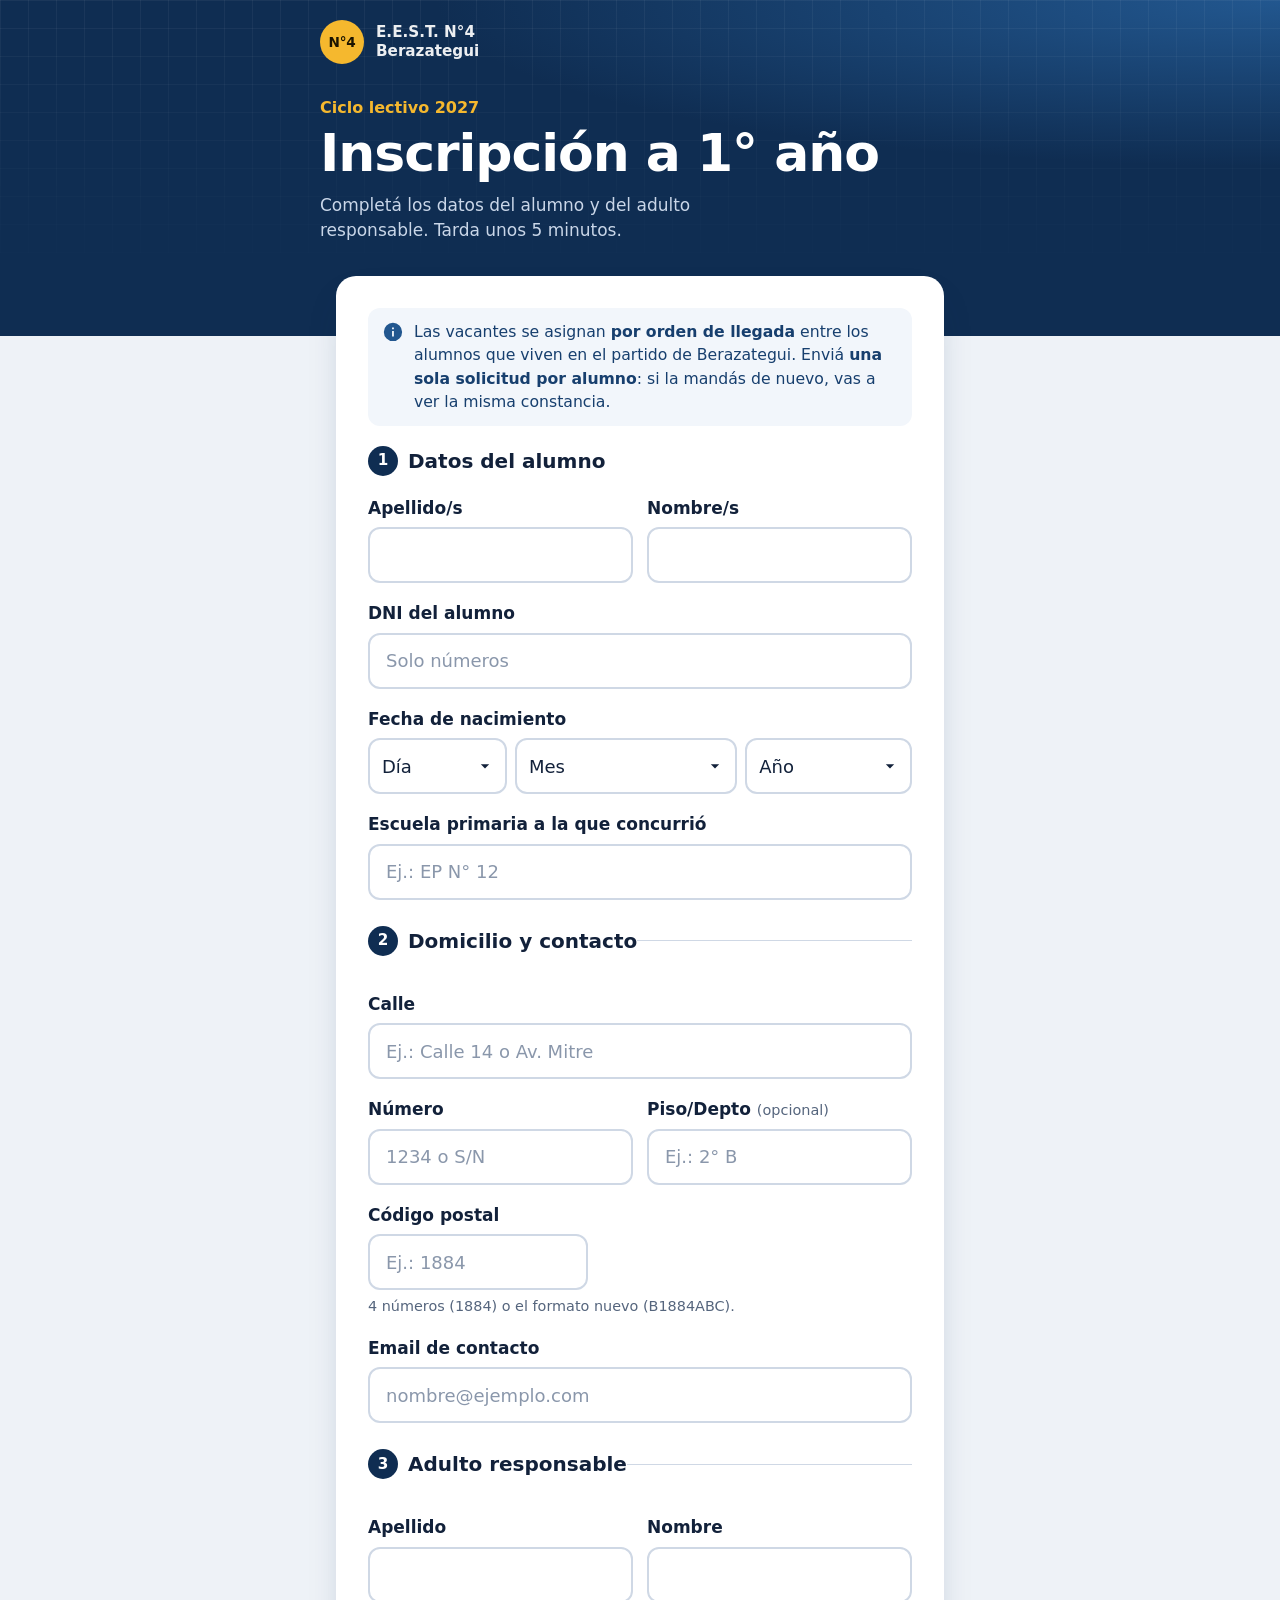
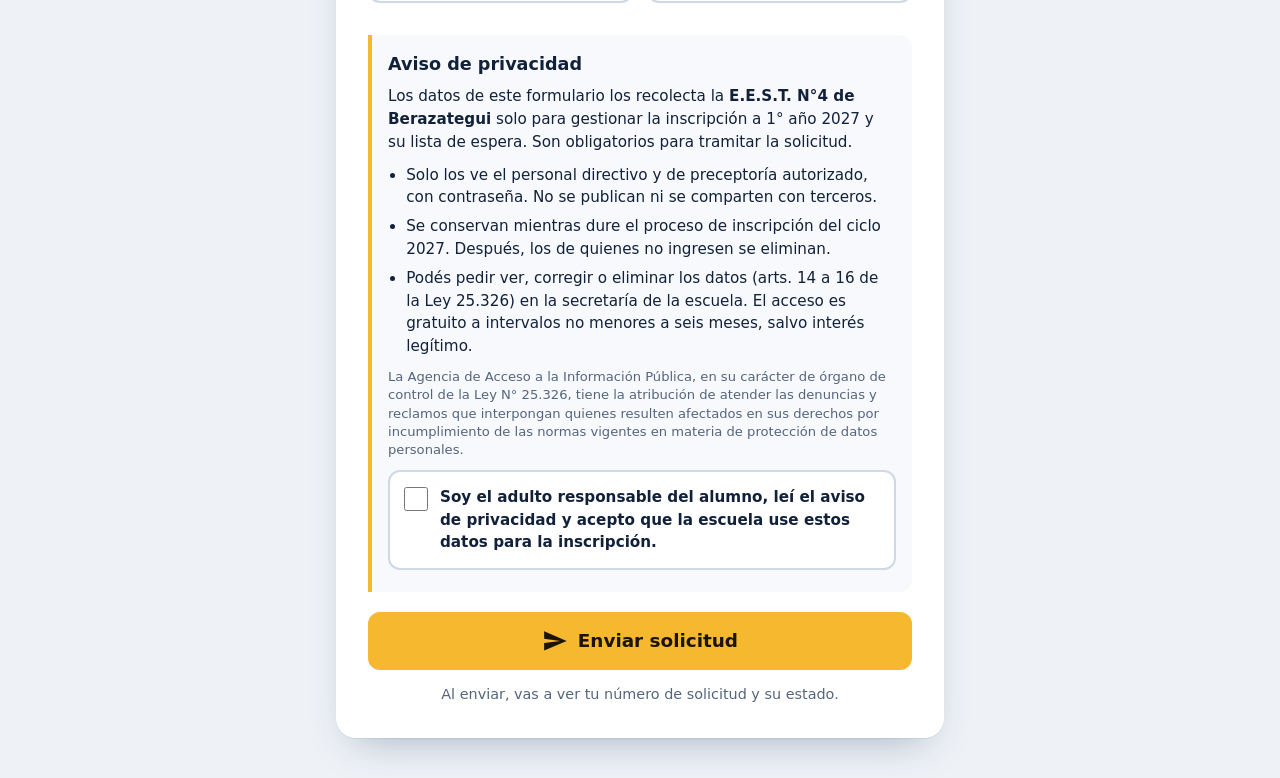
==== public/index.html @ 0b943b4d "Add files via upload" ====
<!DOCTYPE html>
<html lang="es-AR">
<head>
  <meta charset="UTF-8">
  <meta name="viewport" content="width=device-width, initial-scale=1, viewport-fit=cover">
  <meta name="color-scheme" content="light only">
  <meta name="theme-color" content="#0f2d52">
  <title>Inscripción a 1° año · E.E.S.T. N°4 Berazategui</title>
  <meta name="description" content="Solicitud de vacante para 1° año en la E.E.S.T. N°4 de Berazategui.">
  <!-- Todo es local: la CSP solo permite archivos de este mismo servidor ('self') -->
  <link rel="stylesheet" href="assets/styles.css?v=20261111">
</head>
<body>

  <!-- ===== Formulario ===== -->
  <main id="view-form">
    <header class="band">
      <div class="brand">
        <span class="brand-mark" aria-hidden="true">N°4</span>
        <span class="brand-name">E.E.S.T. N°4<br>Berazategui</span>
      </div>
      <div class="hero">
        <p class="hero-kicker" id="hero-ciclo">Ciclo lectivo 2027</p>
        <h1>Inscripción a 1° año</h1>
        <p class="lead">Completá los datos del alumno y del adulto responsable. Tarda unos 5 minutos.</p>
      </div>
    </header>

    <div class="sheet">
      <form id="form" class="card" novalidate>
        <div class="info">
          <svg class="ico" viewBox="0 0 24 24" aria-hidden="true"><path d="M11 7h2v2h-2zm0 4h2v6h-2zm1-9a10 10 0 1 0 0 20 10 10 0 0 0 0-20z"/></svg>
          <p>Las vacantes se asignan <strong>por orden de llegada</strong> entre los alumnos que viven en el partido de Berazategui. Enviá <strong>una sola solicitud por alumno</strong>: si la mandás de nuevo, vas a ver la misma constancia.</p>
        </div>

        <p class="form-error" id="form-error" role="alert" tabindex="-1" hidden></p>

        <!-- ---------- Alumno ---------- -->
        <fieldset class="seccion">
          <legend class="seccion-titulo"><span class="paso">1</span>Datos del alumno</legend>

          <div class="row-2">
            <div class="field" data-field="alumnoApellido">
              <label for="alumnoApellido">Apellido/s</label>
              <input class="input" id="alumnoApellido" name="alumnoApellido" autocomplete="off" autocapitalize="words" maxlength="80" required>
            </div>
            <div class="field" data-field="alumnoNombre">
              <label for="alumnoNombre">Nombre/s</label>
              <input class="input" id="alumnoNombre" name="alumnoNombre" autocomplete="off" autocapitalize="words" maxlength="80" required>
            </div>
          </div>

          <div class="field" data-field="dni">
            <label for="dni">DNI del alumno</label>
            <input class="input" id="dni" name="dni" inputmode="numeric" autocomplete="off" maxlength="10" placeholder="Solo números" required>
          </div>

          <!-- Tres listas en vez de un calendario: en el celular es mucho más rápido elegir el año -->
          <fieldset class="field" data-field="fechaNacimiento">
            <legend class="legend">Fecha de nacimiento</legend>
            <div class="fecha">
              <label class="sr-only" for="nacDia">Día</label>
              <select class="select" id="nacDia" name="nacDia" required>
                <option value="">Día</option>
              </select>
              <label class="sr-only" for="nacMes">Mes</label>
              <select class="select" id="nacMes" name="nacMes" required>
                <option value="">Mes</option>
                <option value="01">Enero</option><option value="02">Febrero</option><option value="03">Marzo</option>
                <option value="04">Abril</option><option value="05">Mayo</option><option value="06">Junio</option>
                <option value="07">Julio</option><option value="08">Agosto</option><option value="09">Septiembre</option>
                <option value="10">Octubre</option><option value="11">Noviembre</option><option value="12">Diciembre</option>
              </select>
              <label class="sr-only" for="nacAnio">Año</label>
              <!-- form.js reemplaza estos años con el rango de _config.php (vía /api/ping) -->
              <select class="select" id="nacAnio" name="nacAnio" required>
                <option value="">Año</option>
                <option>2016</option><option>2015</option><option>2014</option>
                <option>2013</option><option>2012</option><option>2011</option>
              </select>
            </div>
          </fieldset>

          <div class="field" data-field="escuela">
            <label for="escuela">Escuela primaria a la que concurrió</label>
            <input class="input" id="escuela" name="escuela" autocomplete="off" maxlength="120" placeholder="Ej.: EP N° 12" required>
          </div>
        </fieldset>

        <!-- ---------- Domicilio y contacto ---------- -->
        <fieldset class="seccion">
          <legend class="seccion-titulo"><span class="paso">2</span>Domicilio y contacto</legend>

          <div class="field" data-field="calle">
            <label for="calle">Calle</label>
            <input class="input" id="calle" name="calle" autocomplete="off" maxlength="100" placeholder="Ej.: Calle 14 o Av. Mitre" required>
          </div>

          <div class="row-2 row-2-keep">
            <div class="field" data-field="numero">
              <label for="numero">Número</label>
              <input class="input" id="numero" name="numero" autocomplete="off" maxlength="10" placeholder="1234 o S/N" required>
            </div>
            <div class="field" data-field="pisoDepto">
              <label for="pisoDepto">Piso/Depto <span class="opcional">(opcional)</span></label>
              <input class="input" id="pisoDepto" name="pisoDepto" autocomplete="off" maxlength="20" placeholder="Ej.: 2° B">
            </div>
          </div>

          <div class="field" data-field="cp">
            <label for="cp">Código postal</label>
            <input class="input input-cp" id="cp" name="cp" autocomplete="postal-code" autocapitalize="characters" maxlength="10" placeholder="Ej.: 1884" required>
            <p class="ayuda">4 números (1884) o el formato nuevo (B1884ABC).</p>
          </div>

          <div class="field" data-field="email">
            <label for="email">Email de contacto</label>
            <input class="input" id="email" name="email" type="email" inputmode="email" autocomplete="email" autocapitalize="none" spellcheck="false" maxlength="120" placeholder="nombre@ejemplo.com" required>
          </div>
        </fieldset>

        <!-- ---------- Adulto responsable ---------- -->
        <fieldset class="seccion">
          <legend class="seccion-titulo"><span class="paso">3</span>Adulto responsable</legend>
          <div class="row-2">
            <div class="field" data-field="responsableApellido">
              <label for="responsableApellido">Apellido</label>
              <input class="input" id="responsableApellido" name="responsableApellido" autocomplete="family-name" autocapitalize="words" maxlength="80" required>
            </div>
            <div class="field" data-field="responsableNombre">
              <label for="responsableNombre">Nombre</label>
              <input class="input" id="responsableNombre" name="responsableNombre" autocomplete="given-name" autocapitalize="words" maxlength="80" required>
            </div>
          </div>
        </fieldset>

        <!-- ---------- Aviso de privacidad (Ley 25.326): visible ANTES de enviar ---------- -->
        <section class="privacidad" aria-labelledby="priv-titulo">
          <h2 id="priv-titulo">Aviso de privacidad</h2>
          <p>Los datos de este formulario los recolecta la <strong>E.E.S.T. N°4 de Berazategui</strong> solo para gestionar la inscripción a 1° año <span class="ciclo-txt">2027</span> y su lista de espera. Son obligatorios para tramitar la solicitud.</p>
          <ul>
            <li>Solo los ve el personal directivo y de preceptoría autorizado, con contraseña. No se publican ni se comparten con terceros.</li>
            <li>Se conservan mientras dure el proceso de inscripción del ciclo <span class="ciclo-txt">2027</span>. Después, los de quienes no ingresen se eliminan.</li>
            <li>Podés pedir ver, corregir o eliminar los datos (arts. 14 a 16 de la Ley 25.326) en la secretaría de la escuela. El acceso es gratuito a intervalos no menores a seis meses, salvo interés legítimo.</li>
          </ul>
          <p class="legal">La Agencia de Acceso a la Información Pública, en su carácter de órgano de control de la Ley N° 25.326, tiene la atribución de atender las denuncias y reclamos que interpongan quienes resulten afectados en sus derechos por incumplimiento de las normas vigentes en materia de protección de datos personales.</p>

          <div class="field" data-field="privacidad">
            <label class="acepto">
              <input type="checkbox" id="privacidad" name="privacidad" required>
              <span>Soy el adulto responsable del alumno, leí el aviso de privacidad y acepto que la escuela use estos datos para la inscripción.</span>
            </label>
          </div>
        </section>

        <!-- Campo trampa para bots: oculto, una persona nunca lo ve ni lo completa -->
        <div hidden aria-hidden="true">
          <label>No completar <input name="web" type="text" tabindex="-1" autocomplete="off"></label>
        </div>

        <button class="btn btn-primary btn-block" id="submit" type="submit">
          <svg class="ico" viewBox="0 0 24 24" aria-hidden="true"><path d="M2 21l21-9L2 3v7l15 2-15 2z"/></svg><span>Enviar solicitud</span>
        </button>
        <p class="foot-note">Al enviar, vas a ver tu número de solicitud y su estado.</p>
      </form>
    </div>
  </main>

  <!-- ===== Enviando: pantalla mientras se guarda ===== -->
  <section id="view-cargando" class="pass cargando" hidden>
    <div class="pass-inner">
      <div class="cargando-centro" role="status" aria-live="polite">
        <div class="cargando-ring" aria-hidden="true"></div>
        <h1 class="pass-title" id="cargando-titulo">Enviando…</h1>
        <p class="pass-sub" id="cargando-sub">Guardando la solicitud. No cierres esta pantalla.</p>
      </div>
    </div>
  </section>

  <!-- ===== Constancia (pantalla de confirmación) ===== -->
  <!-- El color cambia con el estado: verde (Inscripción Recibida), naranja (Lista de Espera), gris (Fuera de zona) -->
  <section id="view-constancia" class="pass" hidden>
    <div class="pass-inner">
      <div class="brand">
        <span class="brand-mark" aria-hidden="true">N°4</span>
        <span class="brand-name">Inscripción a 1° año<br>E.E.S.T. N°4 Berazategui</span>
      </div>

      <div class="pass-head">
        <div class="pass-check" id="c-icono" aria-hidden="true"></div>
        <h1 class="pass-title" id="c-titulo" tabindex="-1">Inscripción Recibida</h1>
      </div>
      <p class="pass-sub" id="c-explica"></p>

      <p class="pass-dup" id="c-dup" role="status" hidden>Este DNI ya tenía una solicitud. Esta es la constancia original: no se ocupó otra vacante.</p>

      <div class="pass-ticket">
        <p class="ticket-label">Número de solicitud</p>
        <p class="ticket-num" id="c-numero">—</p>
        <dl class="pass-grid">
          <div class="wide"><dt>Alumno</dt><dd id="c-alumno"></dd></div>
          <div><dt>DNI</dt><dd class="pass-num" id="c-dni"></dd></div>
          <div><dt>Enviada</dt><dd class="pass-num" id="c-fecha"></dd></div>
          <div class="wide"><dt>Estado</dt><dd><span class="estado" id="c-estado"></span></dd></div>
        </dl>
      </div>

      <p class="pass-tip">Sacale una captura a esta pantalla o imprimila. Si la perdés, completá el formulario de nuevo con el mismo DNI y fecha de nacimiento: vas a ver esta misma constancia.</p>

      <div class="pass-actions">
        <button class="btn btn-light btn-block" id="imprimir" type="button">
          <svg class="ico" viewBox="0 0 24 24" aria-hidden="true"><path d="M6 2h12v5H6zM4 8h16a2 2 0 0 1 2 2v7h-4v5H6v-5H2v-7a2 2 0 0 1 2-2zm4 9v3h8v-5H8z"/></svg>Imprimir o guardar en PDF
        </button>
        <button class="btn btn-ghost-light btn-block" id="otro" type="button">
          <svg class="ico" viewBox="0 0 24 24" aria-hidden="true"><path d="M15 12a4 4 0 1 0-4-4 4 4 0 0 0 4 4zm-9-2V7H4v3H1v2h3v3h2v-3h3v-2zm9 4c-2.7 0-8 1.3-8 4v2h16v-2c0-2.7-5.3-4-8-4z"/></svg>Inscribir a otro alumno
        </button>
      </div>
    </div>
  </section>

  <script src="assets/form.js?v=20261111"></script>
</body>
</html>
---- public/assets/styles.css ----
/* Inscripción a 1° año – E.E.S.T. N°4 Berazategui
   Misma paleta que registro-muestra (azul noche + amarillo de alto contraste).
   Sin fuentes ni íconos externos: la CSP solo permite archivos de este servidor,
   así que se usa la fuente del sistema y los íconos son SVG dentro del HTML.
   Mobile-first: los estilos base son para celular; los @media agrandan para pantallas anchas. */
:root {
  /* Siempre en modo claro: el celular no la oscurece aunque tenga el modo oscuro activado */
  color-scheme: light only;
  --navy: #0f2d52;
  --navy-2: #173f6e;
  --navy-3: #22578f;
  --ink: #12213a;
  --muted: #55657d;
  --paper: #eef2f7;
  --card: #ffffff;
  --line: #cfd8e5;
  --accent: #f5b82e;
  --accent-ink: #1b1400;
  --ok: #14773f;          /* Inscripción Recibida */
  --ok-soft: #e3f3e9;
  --espera: #9a4a00;      /* Lista de Espera */
  --espera-soft: #fff1e0;
  --fuera: #475467;       /* Fuera de zona */
  --fuera-soft: #eef0f3;
  --err: #b42318;
  --focus: #f5b82e;

  --radius-lg: 20px;
  --radius: 12px;
  --radius-sm: 8px;

  --font: system-ui, -apple-system, "Segoe UI", Roboto, "Helvetica Neue", Arial, sans-serif;
}

* { box-sizing: border-box; }
html, body { margin: 0; }
body {
  font-family: var(--font);
  color: var(--ink);
  background: var(--paper);
  font-size: 1.0625rem;
  line-height: 1.5;
  -webkit-font-smoothing: antialiased;
  min-height: 100dvh;
}
button, input, select { font: inherit; color: inherit; }
[hidden] { display: none !important; }

.ico { width: 1.4em; height: 1.4em; flex: none; fill: currentColor; }

:focus-visible { outline: 3px solid var(--focus); outline-offset: 2px; }

.sr-only {
  position: absolute; width: 1px; height: 1px; padding: 0; margin: -1px;
  overflow: hidden; clip: rect(0 0 0 0); white-space: nowrap; border: 0;
}

/* ---------- Banda superior ---------- */
.band {
  background:
    radial-gradient(120% 90% at 100% 0%, var(--navy-3) 0%, transparent 55%),
    var(--navy);
  color: #fff;
  padding: 20px 20px 92px;
  position: relative;
  overflow: hidden;
}
.band::after { /* trama sutil, guiño a Informática/Programación */
  content: "";
  position: absolute; inset: 0;
  background-image:
    linear-gradient(rgba(255,255,255,.05) 1px, transparent 1px),
    linear-gradient(90deg, rgba(255,255,255,.05) 1px, transparent 1px);
  background-size: 28px 28px;
  mask-image: linear-gradient(180deg, #000 0%, transparent 85%);
  pointer-events: none;
}
.band > * { position: relative; z-index: 1; }

.brand { display: flex; align-items: center; gap: 12px; max-width: 640px; margin: 0 auto; }
/* Marca en CSS (sin imagen externa): círculo con "N°4" */
.brand-mark {
  width: 44px; height: 44px; border-radius: 50%; flex: none;
  display: grid; place-items: center;
  background: var(--accent); color: var(--accent-ink);
  font-weight: 800; font-size: .85rem; letter-spacing: -.02em;
}
.brand-name { font-weight: 600; font-size: .95rem; line-height: 1.25; opacity: .92; }

.hero { max-width: 640px; margin: 32px auto 0; }
.hero-kicker { margin: 0 0 6px; color: var(--accent); font-weight: 700; font-size: 1rem; }
.hero h1 {
  margin: 0;
  font-size: clamp(2rem, 8.5vw, 3.25rem);
  line-height: 1.05;
  font-weight: 800;
  letter-spacing: -0.02em;
}
.hero p.lead { margin: 12px 0 0; color: #c9d6e8; max-width: 44ch; }

/* ---------- Tarjeta del formulario ---------- */
.sheet {
  max-width: 640px;
  margin: -60px auto 40px;
  padding: 0 16px;
  position: relative; z-index: 2;
}
.card {
  background: var(--card);
  border-radius: var(--radius-lg);
  padding: 20px 18px 28px;
  box-shadow: 0 1px 0 rgba(15,45,82,.06), 0 18px 40px -18px rgba(15,45,82,.35);
}
@media (min-width: 560px) { .card { padding: 32px; } }

.info {
  display: flex; gap: 10px; align-items: flex-start;
  background: #f2f6fb; border-radius: var(--radius); padding: 12px 14px; margin: 0 0 20px;
  color: var(--navy-2); font-size: .98rem;
}
.info .ico { color: var(--navy-3); margin-top: 1px; }
.info p { margin: 0; }

/* Secciones numeradas */
fieldset { border: 0; padding: 0; margin: 0; min-width: 0; }
.seccion { margin: 0 0 8px; padding-top: 6px; }
.seccion + .seccion { border-top: 1px solid var(--line); padding-top: 22px; margin-top: 8px; }
.seccion-titulo {
  display: flex; align-items: center; gap: 10px;
  font-size: 1.25rem; font-weight: 700; margin: 0 0 14px; padding: 0;
}
.paso {
  width: 30px; height: 30px; border-radius: 50%; flex: none;
  display: grid; place-items: center;
  background: var(--navy); color: #fff; font-size: .95rem; font-weight: 800;
}

.field { margin-bottom: 18px; }
.field label, .legend { display: block; font-weight: 600; margin-bottom: 6px; padding: 0; }
.input, .select {
  width: 100%;
  min-height: 56px;
  padding: 12px 16px;
  font-size: 1.125rem;          /* 18px: el iPhone no hace zoom al tocar el campo */
  border: 2px solid var(--line);
  border-radius: var(--radius);
  background: #fff;
  transition: border-color .15s;
}
.input:hover, .select:hover { border-color: #aebcd0; }
.input:focus, .select:focus { border-color: var(--navy-3); outline: none; box-shadow: 0 0 0 3px rgba(245,184,46,.55); }
.input::placeholder { color: #8a97ab; }
.input-cp { text-transform: uppercase; max-width: 220px; }
.input-cp::placeholder { text-transform: none; }
.select {
  appearance: none;
  background-image: url("data:image/svg+xml,%3Csvg xmlns='http://www.w3.org/2000/svg' width='20' height='20' viewBox='0 0 24 24'%3E%3Cpath fill='%2312213a' d='M7 10l5 5 5-5z'/%3E%3C/svg%3E");
  background-repeat: no-repeat; background-position: right 10px center;
  padding-right: 36px;
}
.field.has-error .input, .field.has-error .select { border-color: var(--err); }
.field.has-error .acepto { border-color: var(--err); }
.field-error { color: var(--err); font-weight: 600; font-size: .95rem; margin: 6px 0 0; }
.ayuda { margin: 6px 0 0; color: var(--muted); font-size: .9rem; }
.opcional { font-weight: 400; color: var(--muted); font-size: .85em; }

.row-2 { display: grid; gap: 0 14px; }
@media (min-width: 520px) { .row-2 { grid-template-columns: 1fr 1fr; } }
/* Número y piso: siempre lado a lado, también en el celular */
.row-2.row-2-keep { grid-template-columns: 1fr 1fr; }

/* Fecha: día y año angostos, mes ancho */
.fecha { display: grid; grid-template-columns: 1fr 1.6fr 1.2fr; gap: 8px; }
.fecha .select { padding-left: 12px; }

/* ---------- Aviso de privacidad ---------- */
.privacidad {
  margin: 14px 0 20px; padding: 16px 16px 4px;
  background: #f7f9fc; border-left: 4px solid var(--accent);
  border-radius: 0 var(--radius) var(--radius) 0;
  font-size: .95rem;
}
.privacidad h2 { margin: 0 0 8px; font-size: 1.1rem; }
.privacidad p, .privacidad ul { margin: 0 0 10px; }
.privacidad ul { padding-left: 1.2em; }
.privacidad li { margin-bottom: 6px; }
.privacidad .legal { color: var(--muted); font-size: .82rem; line-height: 1.4; }

.field .acepto { /* ".field" adelante: si no, ".field label" le saca el padding */
  display: flex; gap: 12px; align-items: flex-start;
  padding: 14px; margin: 4px 0 0;
  background: #fff; border: 2px solid var(--line); border-radius: var(--radius);
  cursor: pointer; font-weight: 600;
}
.acepto input { width: 24px; height: 24px; margin: 1px 0 0; accent-color: var(--navy); flex: none; }
.acepto:has(input:checked) { border-color: var(--navy); background: #eef3fa; }

/* ---------- Botones ---------- */
.btn {
  display: inline-flex; align-items: center; justify-content: center; gap: 10px;
  min-height: 58px; padding: 12px 22px;
  border: 0; border-radius: var(--radius);
  font-weight: 700; font-size: 1.15rem;
  cursor: pointer; text-decoration: none;
  transition: transform .08s, background .15s;
}
.btn:active { transform: translateY(1px); }
.btn[disabled] { opacity: .6; cursor: progress; }
.btn-primary { background: var(--accent); color: var(--accent-ink); }
.btn-primary:hover { background: #ffc94d; }
.btn-light { background: #fff; color: var(--ink); }
.btn-ghost-light { background: transparent; color: #fff; border: 2px solid rgba(255,255,255,.75); }
.btn-ghost-light:hover { background: rgba(255,255,255,.12); }
.btn-block { width: 100%; }

.form-error {
  background: #fdecea; color: var(--err);
  padding: 12px 14px; border-radius: var(--radius-sm);
  font-weight: 600; margin: 0 0 16px;
}
.foot-note { text-align: center; color: var(--muted); font-size: .9rem; margin: 14px 0 0; }

/* ---------- Pantallas de "Enviando…" y de constancia ---------- */
.pass {
  min-height: 100vh;   /* respaldo para navegadores sin dvh */
  min-height: 100dvh;
  background: var(--ok);
  color: #fff;
  display: flex; flex-direction: column;
  padding: 20px 20px 28px;
}
.pass.cargando { background: var(--navy); }
/* Color según el estado de la solicitud */
.pass.estado-espera { background: var(--espera); }
.pass.estado-fuera_zona { background: var(--fuera); }

.pass-inner { max-width: 560px; width: 100%; margin: 0 auto; flex: 1; display: flex; flex-direction: column; }
.pass .brand { margin: 0; }
.pass .brand-mark { background: #fff; color: var(--ink); }

.pass-head { display: flex; align-items: center; gap: 14px; margin: 22px 0 0; }
.pass-check {
  width: 56px; height: 56px; border-radius: 50%; flex: none;
  background: #fff; color: var(--ok);
  display: grid; place-items: center;
  animation: pop .45s cubic-bezier(.2,1.4,.4,1) both;
}
.pass-check .ico { width: 36px; height: 36px; }
.estado-espera .pass-check { color: var(--espera); }
.estado-fuera_zona .pass-check { color: var(--fuera); }
@keyframes pop { from { transform: scale(.4); opacity: 0; } }

.pass-title { margin: 0; font-size: clamp(1.9rem, 8.5vw, 2.6rem); font-weight: 800; line-height: 1.05; letter-spacing: -0.02em; outline: none; }
.pass-sub { margin: 10px 0 16px; font-size: 1.05rem; color: rgba(255,255,255,.9); }

.pass-dup {
  background: #fff; color: var(--ink); font-weight: 600; font-size: .95rem;
  border-radius: var(--radius-sm); padding: 10px 12px; margin: 0 0 14px;
}

.pass-ticket {
  background: #fff; color: var(--ink);
  border-radius: var(--radius-lg);
  padding: 18px 18px 20px;
  box-shadow: 0 18px 40px -20px rgba(0,0,0,.45);
}
.ticket-label { margin: 0; color: var(--muted); font-size: .9rem; font-weight: 600; text-transform: uppercase; letter-spacing: .04em; }
.ticket-num {
  margin: 0 0 14px; font-size: clamp(2.6rem, 13vw, 3.4rem); font-weight: 800; line-height: 1.05;
  font-variant-numeric: tabular-nums; letter-spacing: -0.02em;
}
.pass-grid { display: grid; grid-template-columns: 1fr 1fr; gap: 12px; margin: 0; border-top: 1px dashed var(--line); padding-top: 14px; }
.pass-grid div { min-width: 0; }
.pass-grid dt { color: var(--muted); font-size: .88rem; }
.pass-grid dd { margin: 0; font-size: 1.15rem; font-weight: 700; overflow-wrap: anywhere; }
.pass-grid .wide { grid-column: 1 / -1; }
.pass-num { font-variant-numeric: tabular-nums; }

/* Etiqueta de estado con color (además del color de fondo, por si la imprimen en blanco y negro) */
.estado {
  display: inline-block; padding: 4px 12px; border-radius: 999px;
  font-size: 1rem; font-weight: 800; border: 2px solid currentColor;
}
.tag-ingresante { color: var(--ok); background: var(--ok-soft); }
.tag-espera { color: var(--espera); background: var(--espera-soft); }
.tag-fuera_zona { color: var(--fuera); background: var(--fuera-soft); }

.pass-tip { margin: 16px 0 0; font-size: .95rem; color: rgba(255,255,255,.9); }
.pass-actions { margin-top: auto; padding-top: 20px; display: grid; gap: 12px; }

/* "Enviando…" */
.cargando-centro {
  flex: 1; display: flex; flex-direction: column; align-items: center; justify-content: center;
  text-align: center; gap: 20px;
}
.cargando-centro .pass-sub { margin: 0; max-width: 22em; }
.cargando-ring {
  width: 76px; height: 76px; border-radius: 50%;
  border: 6px solid rgba(255,255,255,.3); border-top-color: #fff;
  animation: spin .9s linear infinite;
}
@keyframes spin { to { transform: rotate(360deg); } }

@media (prefers-reduced-motion: reduce) {
  *, *::before, *::after { animation: none !important; transition: none !important; }
}

/* ---------- Impresión: solo la constancia, en blanco ---------- */
@media print {
  @page { margin: 16mm; }
  body { background: #fff; }
  #view-form, #view-cargando, .pass-actions { display: none !important; }
  .pass { background: #fff !important; color: #000; min-height: 0; padding: 0; }
  .pass-sub, .pass-tip { color: #000; }
  .pass .brand-mark { border: 2px solid #000; }
  .pass-check { border: 2px solid #000; }
  .pass-ticket { box-shadow: none; border: 2px solid #000; }
  .pass-dup { border: 1px solid #000; }
}
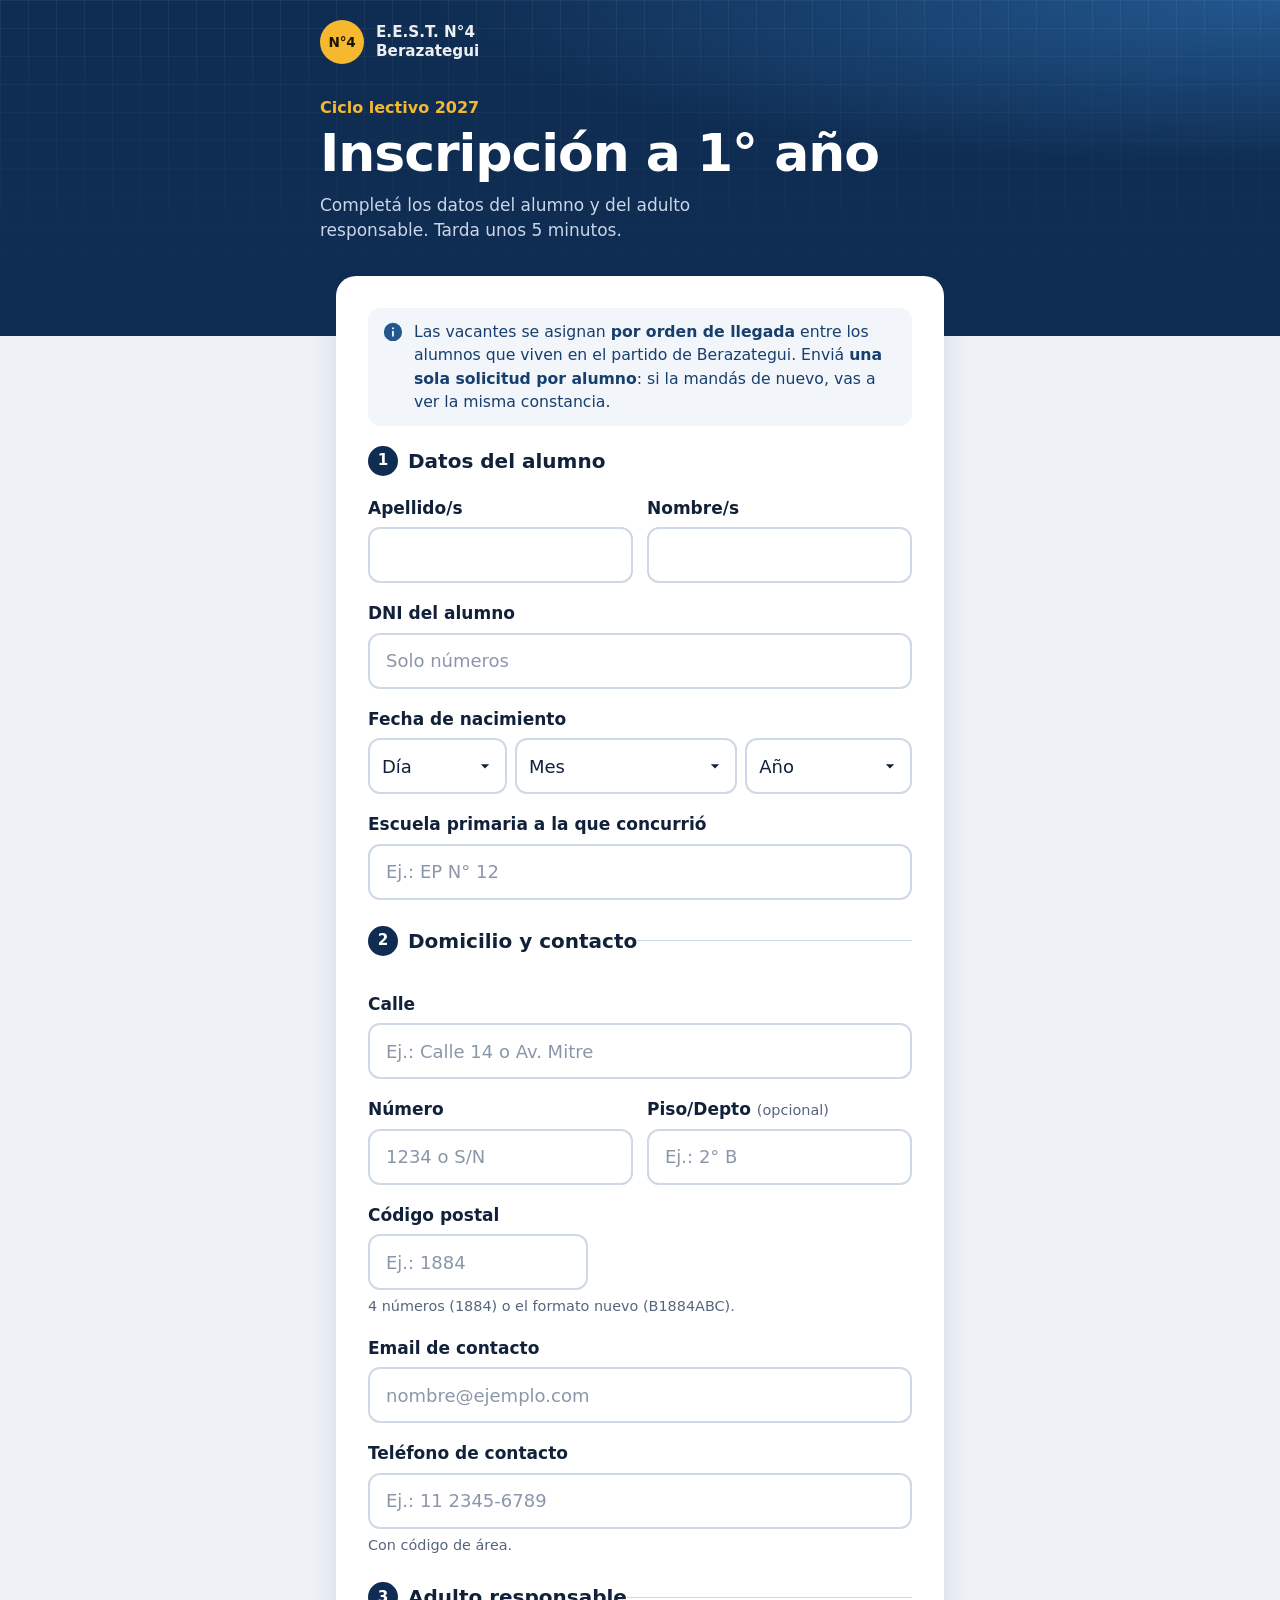
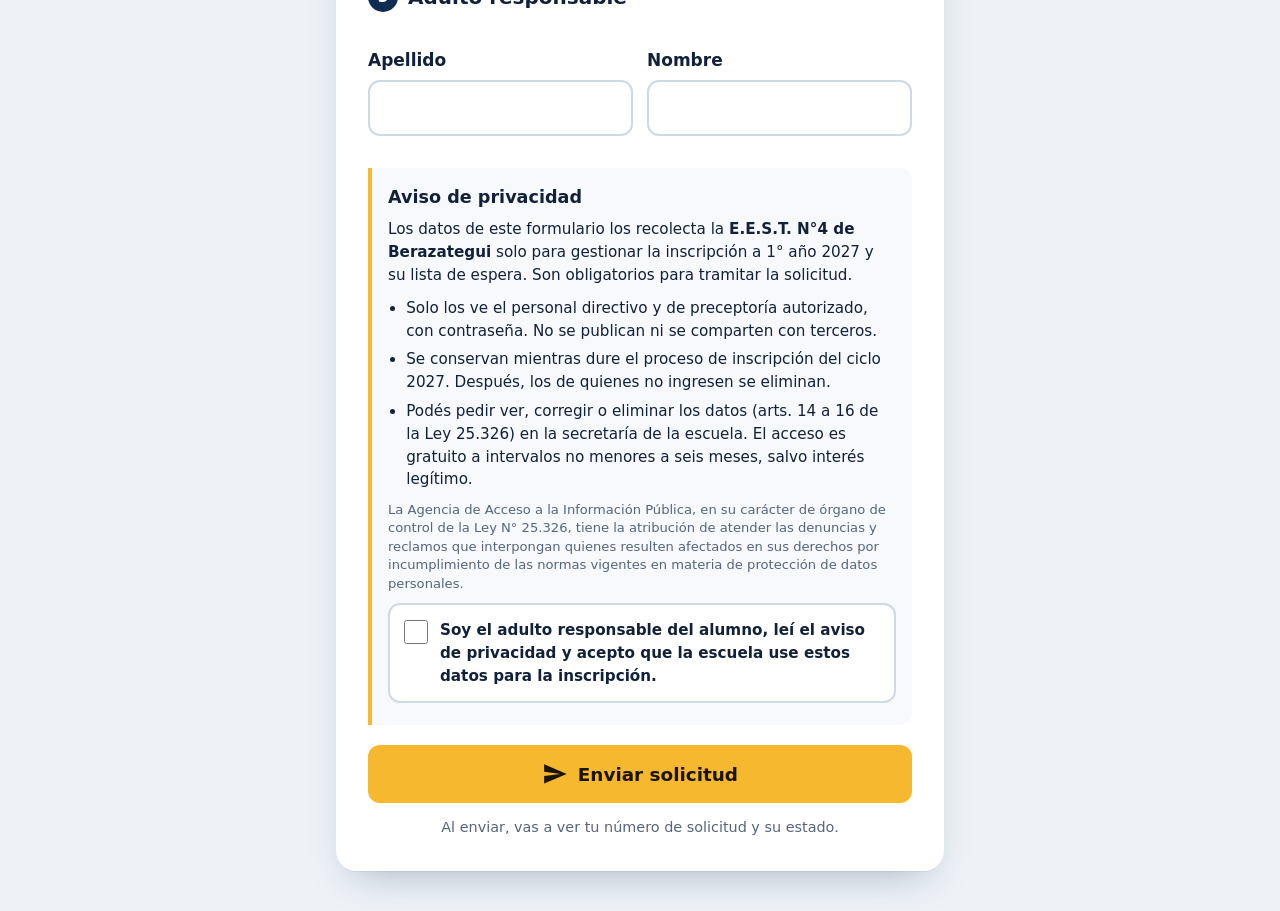
==== commit c49cd7c4: "fotos" ====
--- a/public/index.html
+++ b/public/index.html
@@ -8,7 +8,7 @@
   <title>Inscripción a 1° año · E.E.S.T. N°4 Berazategui</title>
   <meta name="description" content="Solicitud de vacante para 1° año en la E.E.S.T. N°4 de Berazategui.">
   <!-- Todo es local: la CSP solo permite archivos de este mismo servidor ('self') -->
-  <link rel="stylesheet" href="assets/styles.css?v=20261111">
+  <link rel="stylesheet" href="assets/styles.css?v=20261126">
 </head>
 <body>
 
@@ -117,6 +117,12 @@
             <label for="email">Email de contacto</label>
             <input class="input" id="email" name="email" type="email" inputmode="email" autocomplete="email" autocapitalize="none" spellcheck="false" maxlength="120" placeholder="nombre@ejemplo.com" required>
           </div>
+
+          <div class="field" data-field="telefono">
+            <label for="telefono">Teléfono de contacto</label>
+            <input class="input" id="telefono" name="telefono" type="tel" inputmode="tel" autocomplete="tel" maxlength="25" placeholder="Ej.: 11 2345-6789" required>
+            <p class="ayuda">Con código de área.</p>
+          </div>
         </fieldset>
 
         <!-- ---------- Adulto responsable ---------- -->
@@ -218,6 +224,6 @@
     </div>
   </section>
 
-  <script src="assets/form.js?v=20261111"></script>
+  <script src="assets/form.js?v=20261126"></script>
 </body>
 </html>
